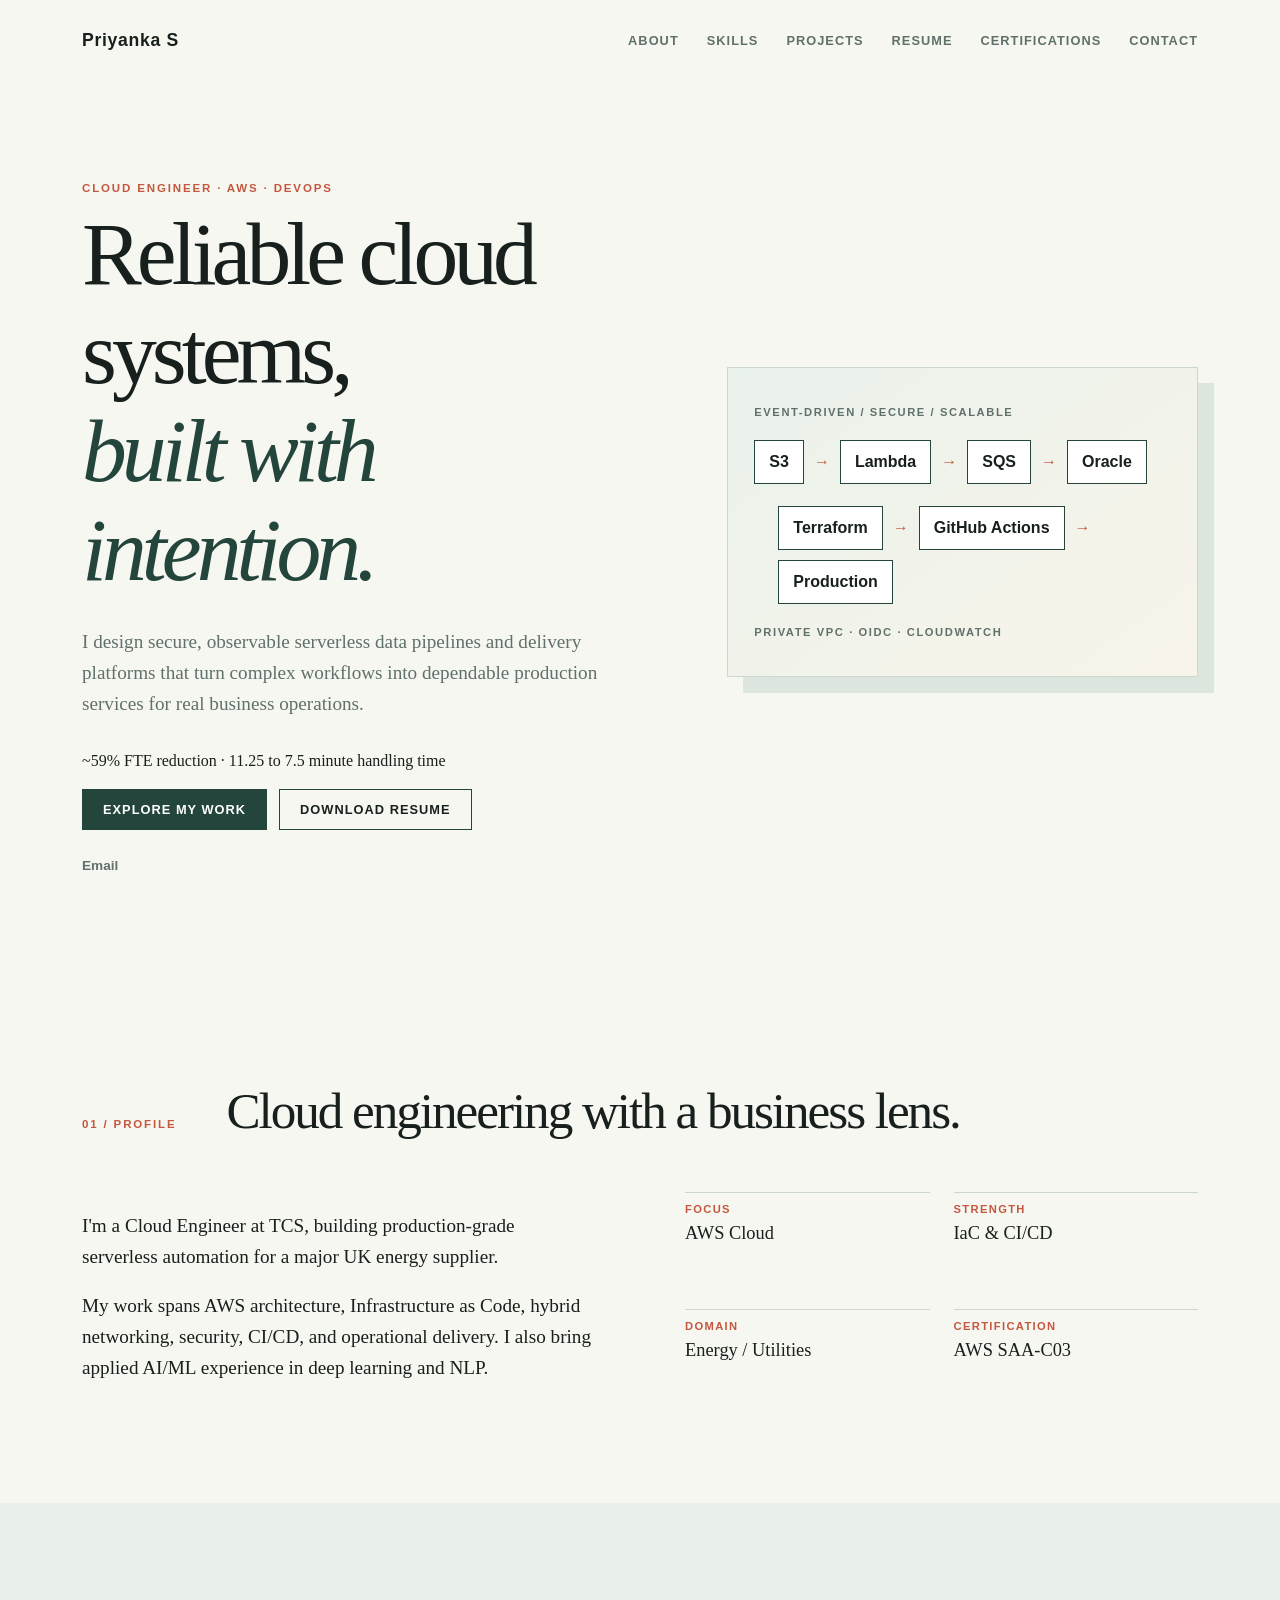
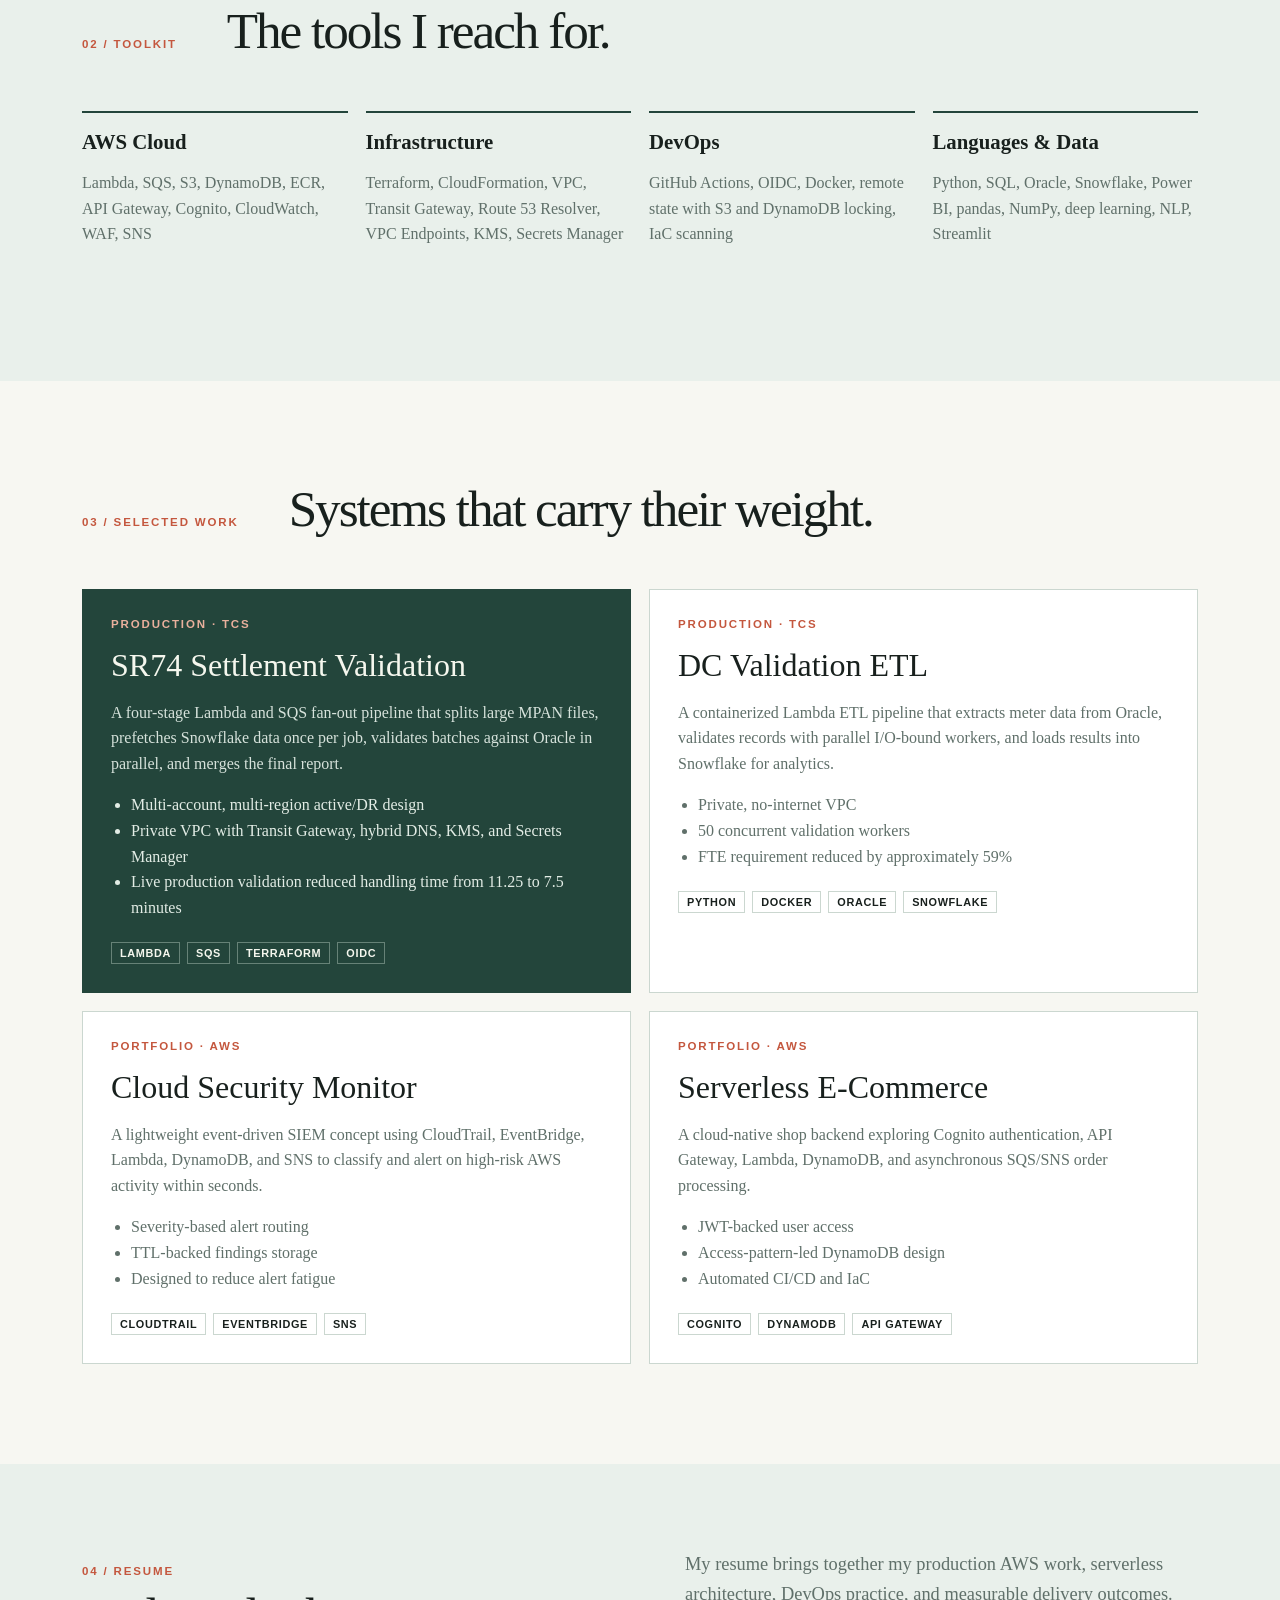
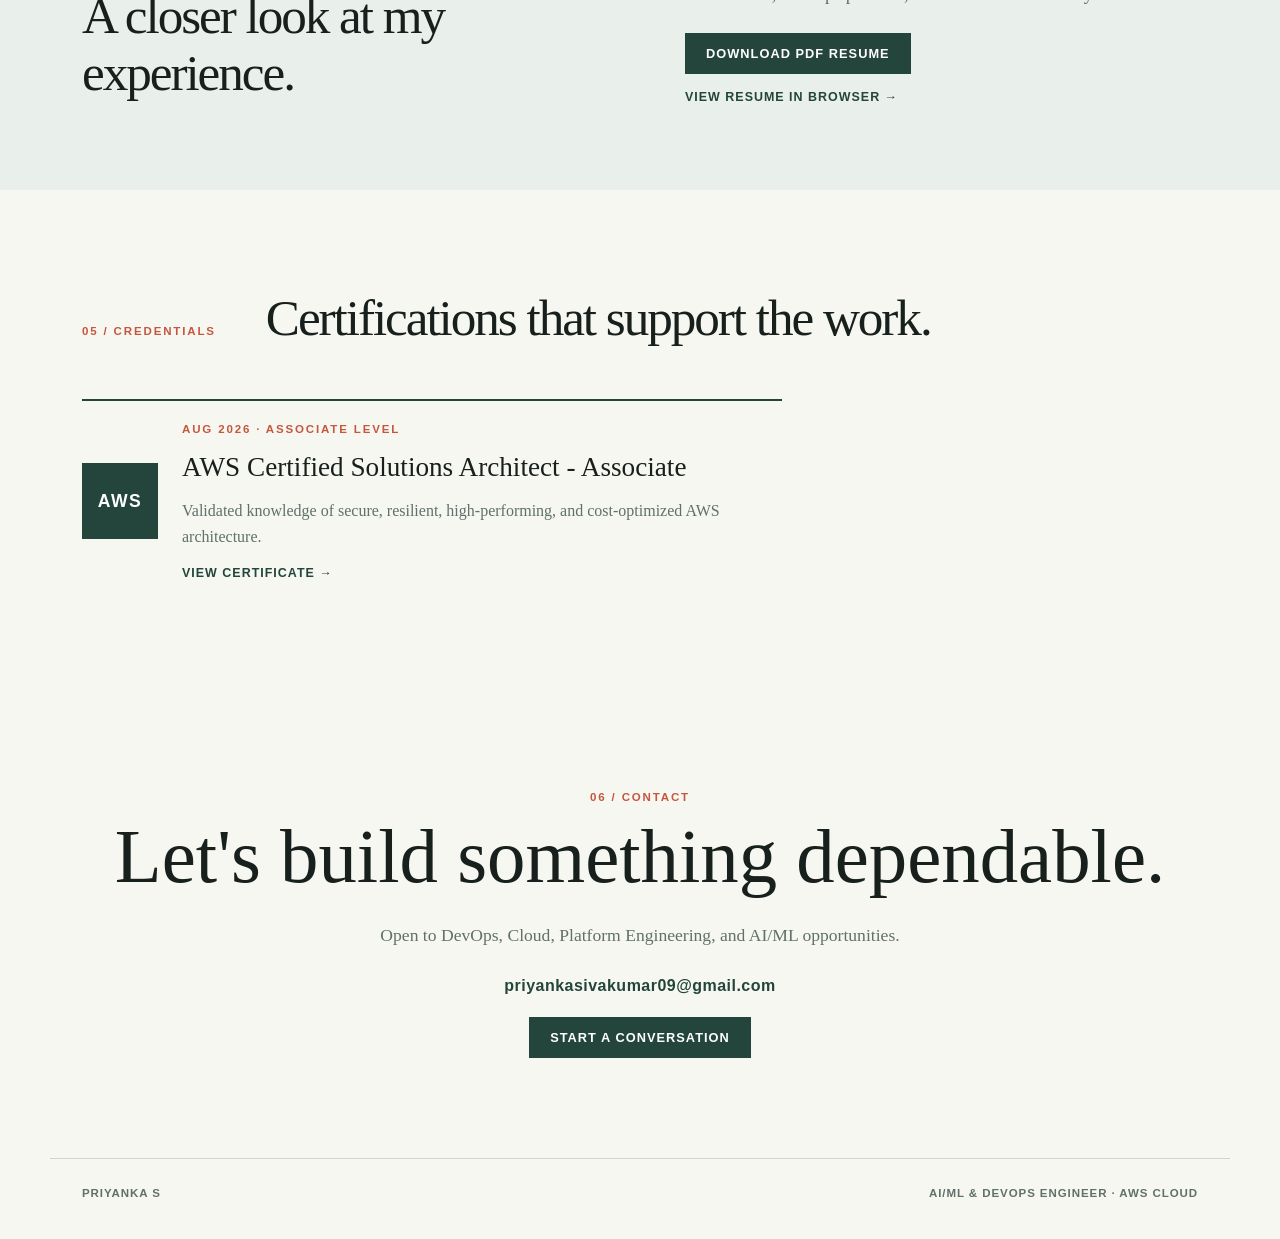
==== index.html @ 89c83b1a "Flatten portfolio root for GitHub Pages" ====
<!DOCTYPE html>
<html lang="en">
<head>
  <meta charset="UTF-8" />
  <meta name="viewport" content="width=device-width, initial-scale=1.0" />
  <meta name="description" content="Priyanka S - Cloud Engineer specializing in AWS, DevOps, serverless automation, and Infrastructure as Code." />
  <title>Priyanka S | Cloud Engineer - AWS & DevOps</title>
  <link rel="stylesheet" href="styles.css" />
</head>
<body>
  <header class="site-header">
    <a class="logo" href="#top">Priyanka S</a>
    <nav aria-label="Primary navigation">
      <a href="#about">About</a>
      <a href="#skills">Skills</a>
      <a href="#projects">Projects</a>
      <a href="#resume">Resume</a>
      <a href="#certifications">Certifications</a>
      <a href="#contact">Contact</a>
    </nav>
  </header>

  <main id="top">
    <section class="hero" aria-labelledby="hero-title">
      <div class="hero-copy">
        <p class="eyebrow">Cloud Engineer · AWS · DevOps</p>
        <h1 id="hero-title">Reliable cloud systems,<br /><span>built with intention.</span></h1>
        <p class="hero-text">I design secure, observable serverless data pipelines and delivery platforms that turn complex workflows into dependable production services for real business operations.</p>
        <p class="hero-achievement">~59% FTE reduction · 11.25 to 7.5 minute handling time</p>
        <div class="hero-actions">
          <a class="button button-primary" href="#projects">Explore my work</a>
          <a class="button button-secondary" href="Priyanka_S_Resume.pdf" download>Download resume</a>
        </div>
        <div class="hero-links"><a href="mailto:priyankasivakumar09@gmail.com">Email</a></div>
      </div>
      <div class="hero-art" aria-label="AWS event-driven architecture overview">
        <div class="art-label">event-driven / secure / scalable</div>
        <div class="flow"><span>S3</span><b>→</b><span>Lambda</span><b>→</b><span>SQS</span><b>→</b><span>Oracle</span></div>
        <div class="flow flow-offset"><span>Terraform</span><b>→</b><span>GitHub Actions</span><b>→</b><span>Production</span></div>
        <div class="art-note">private VPC · OIDC · CloudWatch</div>
      </div>
    </section>

    <section class="section" id="about">
      <div class="section-heading"><p class="eyebrow">01 / PROFILE</p><h2>Cloud engineering with a business lens.</h2></div>
      <div class="about-grid"><div><p>I'm a Cloud Engineer at TCS, building production-grade serverless automation for a major UK energy supplier.</p><p>My work spans AWS architecture, Infrastructure as Code, hybrid networking, security, CI/CD, and operational delivery. I also bring applied AI/ML experience in deep learning and NLP.</p></div><dl class="facts"><div><dt>Focus</dt><dd>AWS Cloud</dd></div><div><dt>Strength</dt><dd>IaC &amp; CI/CD</dd></div><div><dt>Domain</dt><dd>Energy / Utilities</dd></div><div><dt>Certification</dt><dd>AWS SAA-C03</dd></div></dl></div>
    </section>

    <section class="section tinted" id="skills">
      <div class="section-heading"><p class="eyebrow">02 / TOOLKIT</p><h2>The tools I reach for.</h2></div>
      <div class="skill-grid"><article><h3>AWS Cloud</h3><p>Lambda, SQS, S3, DynamoDB, ECR, API Gateway, Cognito, CloudWatch, WAF, SNS</p></article><article><h3>Infrastructure</h3><p>Terraform, CloudFormation, VPC, Transit Gateway, Route 53 Resolver, VPC Endpoints, KMS, Secrets Manager</p></article><article><h3>DevOps</h3><p>GitHub Actions, OIDC, Docker, remote state with S3 and DynamoDB locking, IaC scanning</p></article><article><h3>Languages &amp; Data</h3><p>Python, SQL, Oracle, Snowflake, Power BI, pandas, NumPy, deep learning, NLP, Streamlit</p></article></div>
    </section>

    <section class="section" id="projects">
      <div class="section-heading"><p class="eyebrow">03 / SELECTED WORK</p><h2>Systems that carry their weight.</h2></div>
      <div class="project-grid">
        <article class="project project-featured"><p class="project-type">PRODUCTION · TCS</p><h3>SR74 Settlement Validation</h3><p>A four-stage Lambda and SQS fan-out pipeline that splits large MPAN files, prefetches Snowflake data once per job, validates batches against Oracle in parallel, and merges the final report.</p><ul><li>Multi-account, multi-region active/DR design</li><li>Private VPC with Transit Gateway, hybrid DNS, KMS, and Secrets Manager</li><li>Live production validation reduced handling time from 11.25 to 7.5 minutes</li></ul><div class="tags"><span>Lambda</span><span>SQS</span><span>Terraform</span><span>OIDC</span></div></article>
        <article class="project"><p class="project-type">PRODUCTION · TCS</p><h3>DC Validation ETL</h3><p>A containerized Lambda ETL pipeline that extracts meter data from Oracle, validates records with parallel I/O-bound workers, and loads results into Snowflake for analytics.</p><ul><li>Private, no-internet VPC</li><li>50 concurrent validation workers</li><li>FTE requirement reduced by approximately 59%</li></ul><div class="tags"><span>Python</span><span>Docker</span><span>Oracle</span><span>Snowflake</span></div></article>
        <article class="project"><p class="project-type">PORTFOLIO · AWS</p><h3>Cloud Security Monitor</h3><p>A lightweight event-driven SIEM concept using CloudTrail, EventBridge, Lambda, DynamoDB, and SNS to classify and alert on high-risk AWS activity within seconds.</p><ul><li>Severity-based alert routing</li><li>TTL-backed findings storage</li><li>Designed to reduce alert fatigue</li></ul><div class="tags"><span>CloudTrail</span><span>EventBridge</span><span>SNS</span></div></article>
        <article class="project"><p class="project-type">PORTFOLIO · AWS</p><h3>Serverless E-Commerce</h3><p>A cloud-native shop backend exploring Cognito authentication, API Gateway, Lambda, DynamoDB, and asynchronous SQS/SNS order processing.</p><ul><li>JWT-backed user access</li><li>Access-pattern-led DynamoDB design</li><li>Automated CI/CD and IaC</li></ul><div class="tags"><span>Cognito</span><span>DynamoDB</span><span>API Gateway</span></div></article>
      </div>
    </section>

    <section class="section tinted resume-section" id="resume">
      <div class="resume-grid">
        <div class="section-heading"><p class="eyebrow">04 / RESUME</p><h2>A closer look at my experience.</h2></div>
        <div class="resume-copy"><p>My resume brings together my production AWS work, serverless architecture, DevOps practice, and measurable delivery outcomes.</p><a class="button button-primary" href="Priyanka_S_Resume.pdf" download>Download PDF resume</a><a class="text-link" href="../index.html">View resume in browser →</a></div>
      </div>
    </section>

    <section class="section" id="certifications">
      <div class="section-heading"><p class="eyebrow">05 / CREDENTIALS</p><h2>Certifications that support the work.</h2></div>
      <div class="credential"><div class="credential-mark">AWS</div><div><p class="project-type">AUG 2026 · ASSOCIATE LEVEL</p><h3>AWS Certified Solutions Architect - Associate</h3><p>Validated knowledge of secure, resilient, high-performing, and cost-optimized AWS architecture.</p><a class="text-link" href="AWS%20Certified%20Solutions%20Architect%20-%20Associate%20certificate.pdf" target="_blank" rel="noopener">View certificate →</a></div></div>
    </section>

    <section class="section contact" id="contact"><p class="eyebrow">06 / CONTACT</p><h2>Let's build something dependable.</h2><p>Open to DevOps, Cloud, Platform Engineering, and AI/ML opportunities.</p><a class="contact-email" href="mailto:priyankasivakumar09@gmail.com">priyankasivakumar09@gmail.com</a><a class="button button-primary" href="mailto:priyankasivakumar09@gmail.com">Start a conversation</a></section>
  </main>
  <footer><span>Priyanka S</span><span>AI/ML &amp; DevOps Engineer · AWS Cloud</span></footer>
  <script src="script.js"></script>
</body>
</html>
---- styles.css ----
:root{--ink:#18201d;--muted:#60706a;--paper:#f7f7f2;--panel:#e9f0eb;--accent:#c4573e;--line:#cbd7d0;--deep:#23453b}*{box-sizing:border-box}html{scroll-behavior:smooth}body{margin:0;background:var(--paper);color:var(--ink);font-family:Georgia,'Times New Roman',serif;line-height:1.6}a{color:inherit;text-decoration:none}.site-header{display:flex;justify-content:space-between;align-items:center;max-width:1180px;margin:auto;padding:26px 32px}.logo{font-family:Arial,sans-serif;font-size:1.1rem;font-weight:800;letter-spacing:.04em}.site-header nav{display:flex;gap:28px;font:600 .8rem Arial,sans-serif;letter-spacing:.08em;text-transform:uppercase;color:var(--muted)}.site-header nav a:hover{color:var(--accent)}.hero{max-width:1180px;margin:auto;min-height:650px;padding:90px 32px 110px;display:grid;grid-template-columns:1.1fr .9fr;gap:70px;align-items:center}.eyebrow,.project-type{font:700 .72rem Arial,sans-serif;letter-spacing:.16em;text-transform:uppercase;color:var(--accent)}h1,h2,h3{margin:0;line-height:1.1}h1{font-size:clamp(3.2rem,7vw,6.8rem);font-weight:500;letter-spacing:-.055em}h1 span{color:var(--deep);font-style:italic}.hero-text{max-width:590px;margin:28px 0;font-size:1.2rem;color:var(--muted)}.hero-actions{display:flex;gap:12px;flex-wrap:wrap}.button{display:inline-block;padding:12px 20px;border:1px solid var(--deep);font:700 .8rem Arial,sans-serif;letter-spacing:.08em;text-transform:uppercase}.button-primary{background:var(--deep);color:#fff}.button-primary:hover{background:var(--accent);border-color:var(--accent)}.button-secondary:hover{background:var(--panel)}.hero-links{display:flex;gap:12px;margin-top:28px;font:600 .85rem Arial,sans-serif;color:var(--muted)}.hero-links a:hover{color:var(--accent)}.hero-art{border:1px solid var(--line);padding:26px;background:linear-gradient(145deg,#eaf2ec,#f8f4e9);min-height:310px;display:flex;flex-direction:column;justify-content:center;gap:22px;box-shadow:16px 16px 0 #dce6df}.art-label,.art-note{font:700 .7rem Arial,sans-serif;letter-spacing:.14em;text-transform:uppercase;color:var(--muted)}.flow{display:flex;align-items:center;gap:10px;flex-wrap:wrap;font:700 1rem Arial,sans-serif}.flow span{padding:12px 14px;border:1px solid var(--deep);background:#fff}.flow b{color:var(--accent)}.flow-offset{margin-left:24px}.section{max-width:1180px;margin:auto;padding:100px 32px}.tinted{max-width:none;padding-left:max(32px,calc((100% - 1116px)/2));padding-right:max(32px,calc((100% - 1116px)/2));background:var(--panel)}.section-heading{display:flex;align-items:baseline;gap:50px;margin-bottom:50px}.section-heading h2{font-size:clamp(2rem,4vw,3.8rem);font-weight:500;letter-spacing:-.04em}.about-grid{display:grid;grid-template-columns:1fr 1fr;gap:90px;font-size:1.2rem}.about-grid p{max-width:650px}.facts{display:grid;grid-template-columns:1fr 1fr;gap:24px;margin:0}.facts div{border-top:1px solid var(--line);padding-top:10px}.facts dt{font:700 .7rem Arial,sans-serif;letter-spacing:.12em;text-transform:uppercase;color:var(--accent)}.facts dd{margin:4px 0;font-size:1.15rem}.skill-grid{display:grid;grid-template-columns:repeat(4,1fr);gap:18px}.skill-grid article{border-top:2px solid var(--deep);padding:18px 0}.skill-grid h3{font-size:1.3rem}.skill-grid p{color:var(--muted)}.project-grid{display:grid;grid-template-columns:repeat(2,1fr);gap:18px}.project{border:1px solid var(--line);padding:28px;background:#fff}.project-featured{background:var(--deep);color:#f5f7ee;border-color:var(--deep)}.project-type{margin:0 0 18px}.project-featured .project-type{color:#e9b09d}.project h3{font-size:2rem;font-weight:500}.project p:not(.project-type){color:var(--muted)}.project-featured p:not(.project-type){color:#d6e2db}.project ul{padding-left:20px;color:var(--muted)}.project-featured ul{color:#e2ece5}.tags{display:flex;gap:7px;flex-wrap:wrap;margin-top:22px}.tags span{border:1px solid var(--line);padding:4px 8px;font:700 .68rem Arial,sans-serif;letter-spacing:.06em;text-transform:uppercase}.project-featured .tags span{border-color:#668277}.resume-section{padding-top:86px;padding-bottom:86px}.resume-grid{max-width:1180px;margin:auto;display:grid;grid-template-columns:1fr 1fr;gap:90px;align-items:center}.resume-grid .section-heading{display:block;margin:0}.resume-grid .section-heading h2{margin-top:10px}.resume-copy{max-width:500px}.resume-copy p{font-size:1.15rem;color:var(--muted);margin:0 0 24px}.text-link{display:block;margin-top:16px;font:700 .78rem Arial,sans-serif;letter-spacing:.08em;text-transform:uppercase;color:var(--deep)}.text-link:hover{color:var(--accent)}.credential{display:flex;align-items:center;gap:24px;max-width:700px;border-top:2px solid var(--deep);padding-top:22px}.credential-mark{display:grid;place-items:center;width:76px;height:76px;flex:none;background:var(--deep);color:#fff;font:800 1.1rem Arial,sans-serif;letter-spacing:.08em}.credential h3{font-size:1.7rem;font-weight:500}.credential p:not(.project-type){color:var(--muted);margin-bottom:0}.contact{text-align:center}.contact h2{font-size:clamp(2.5rem,6vw,5rem);font-weight:500}.contact p:not(.eyebrow){color:var(--muted);font-size:1.1rem;margin:22px auto 28px}.contact-email{display:block;margin:0 auto 22px;color:var(--deep);font:700 1rem Arial,sans-serif;letter-spacing:.03em}.contact-email:hover{color:var(--accent)}footer{display:flex;justify-content:space-between;max-width:1180px;margin:auto;padding:28px 32px 40px;border-top:1px solid var(--line);font:700 .72rem Arial,sans-serif;letter-spacing:.08em;text-transform:uppercase;color:var(--muted)}@media(max-width:800px){.site-header{padding:20px}.site-header nav{gap:12px;font-size:.65rem}.hero{grid-template-columns:1fr;padding:55px 20px 80px;gap:45px}.hero-art{box-shadow:8px 8px 0 #dce6df}.section{padding:70px 20px}.tinted{padding-left:20px;padding-right:20px}.section-heading{display:block;margin-bottom:32px}.section-heading h2{margin-top:10px}.about-grid,.skill-grid,.project-grid,.resume-grid{grid-template-columns:1fr;gap:30px}.project h3{font-size:1.8rem}.credential{align-items:flex-start}.credential h3{font-size:1.45rem}footer{padding:24px 20px;display:block}footer span{display:block;margin:6px 0}}
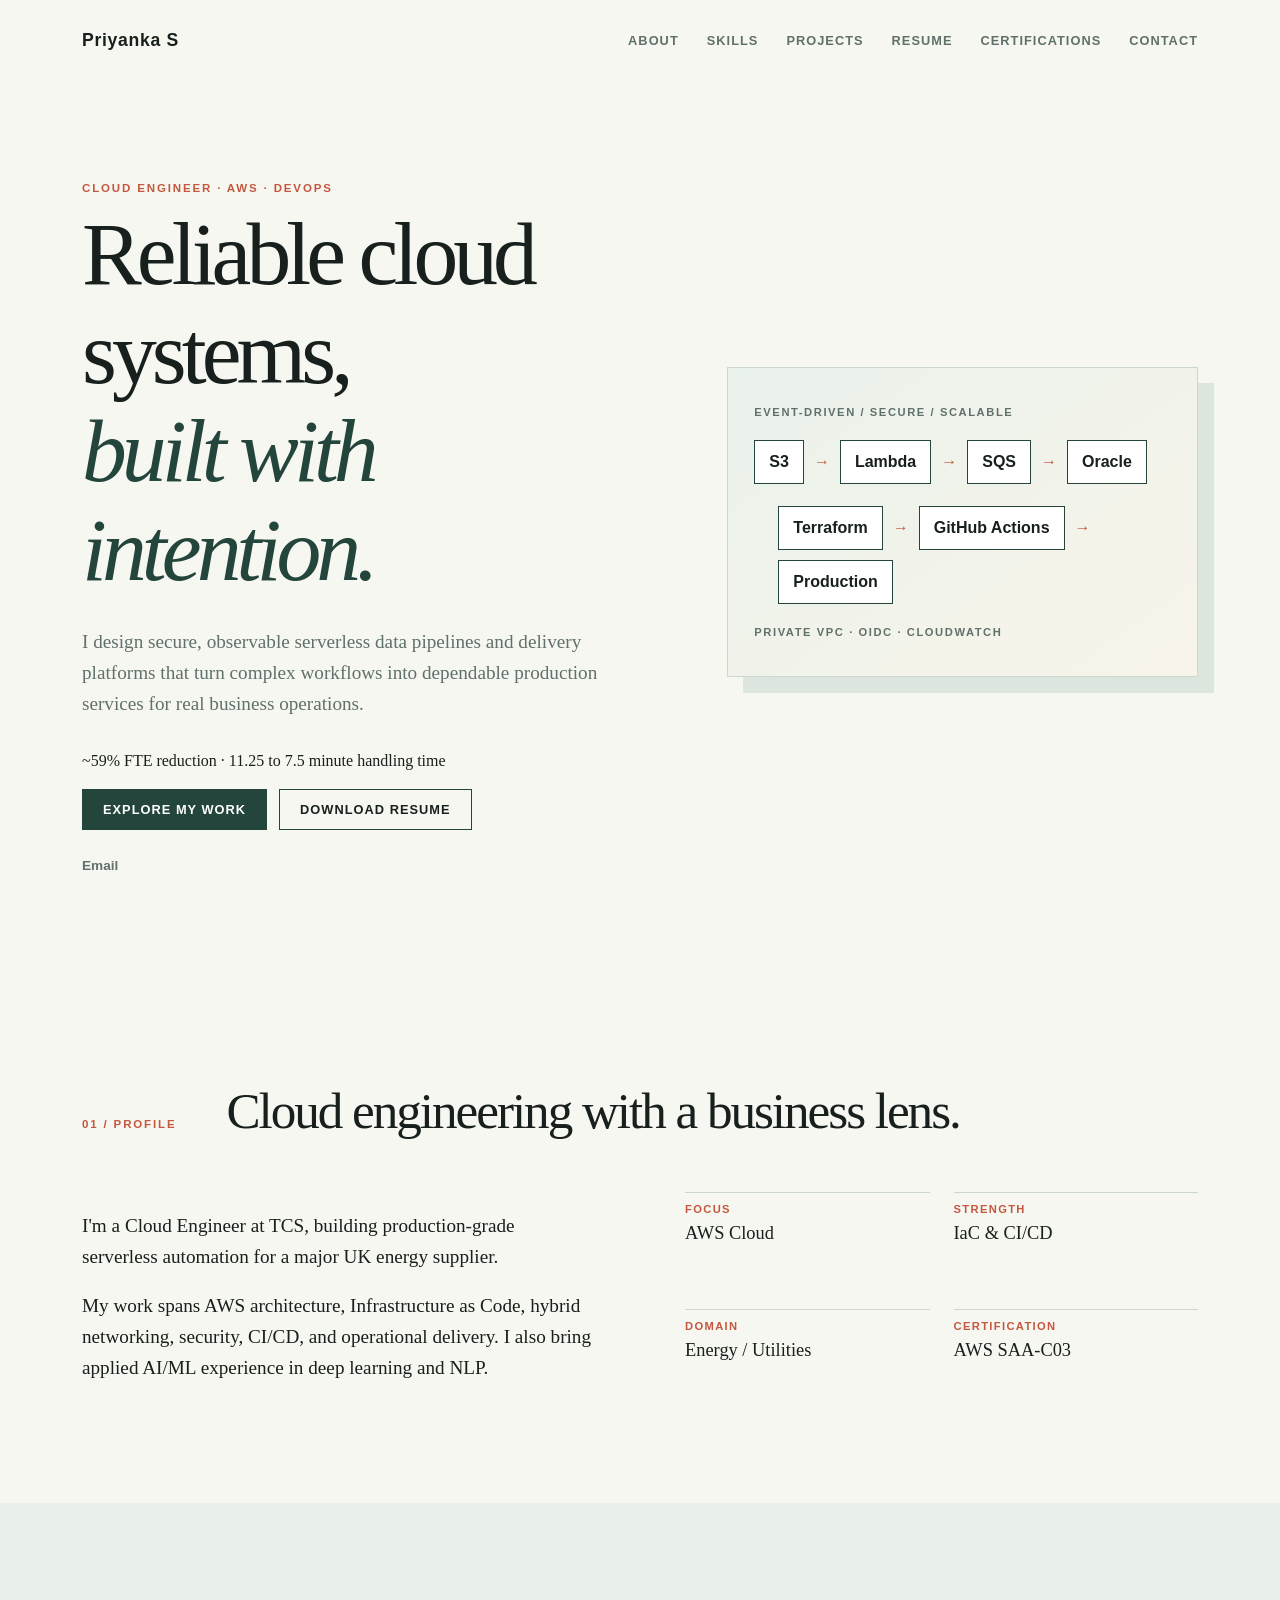
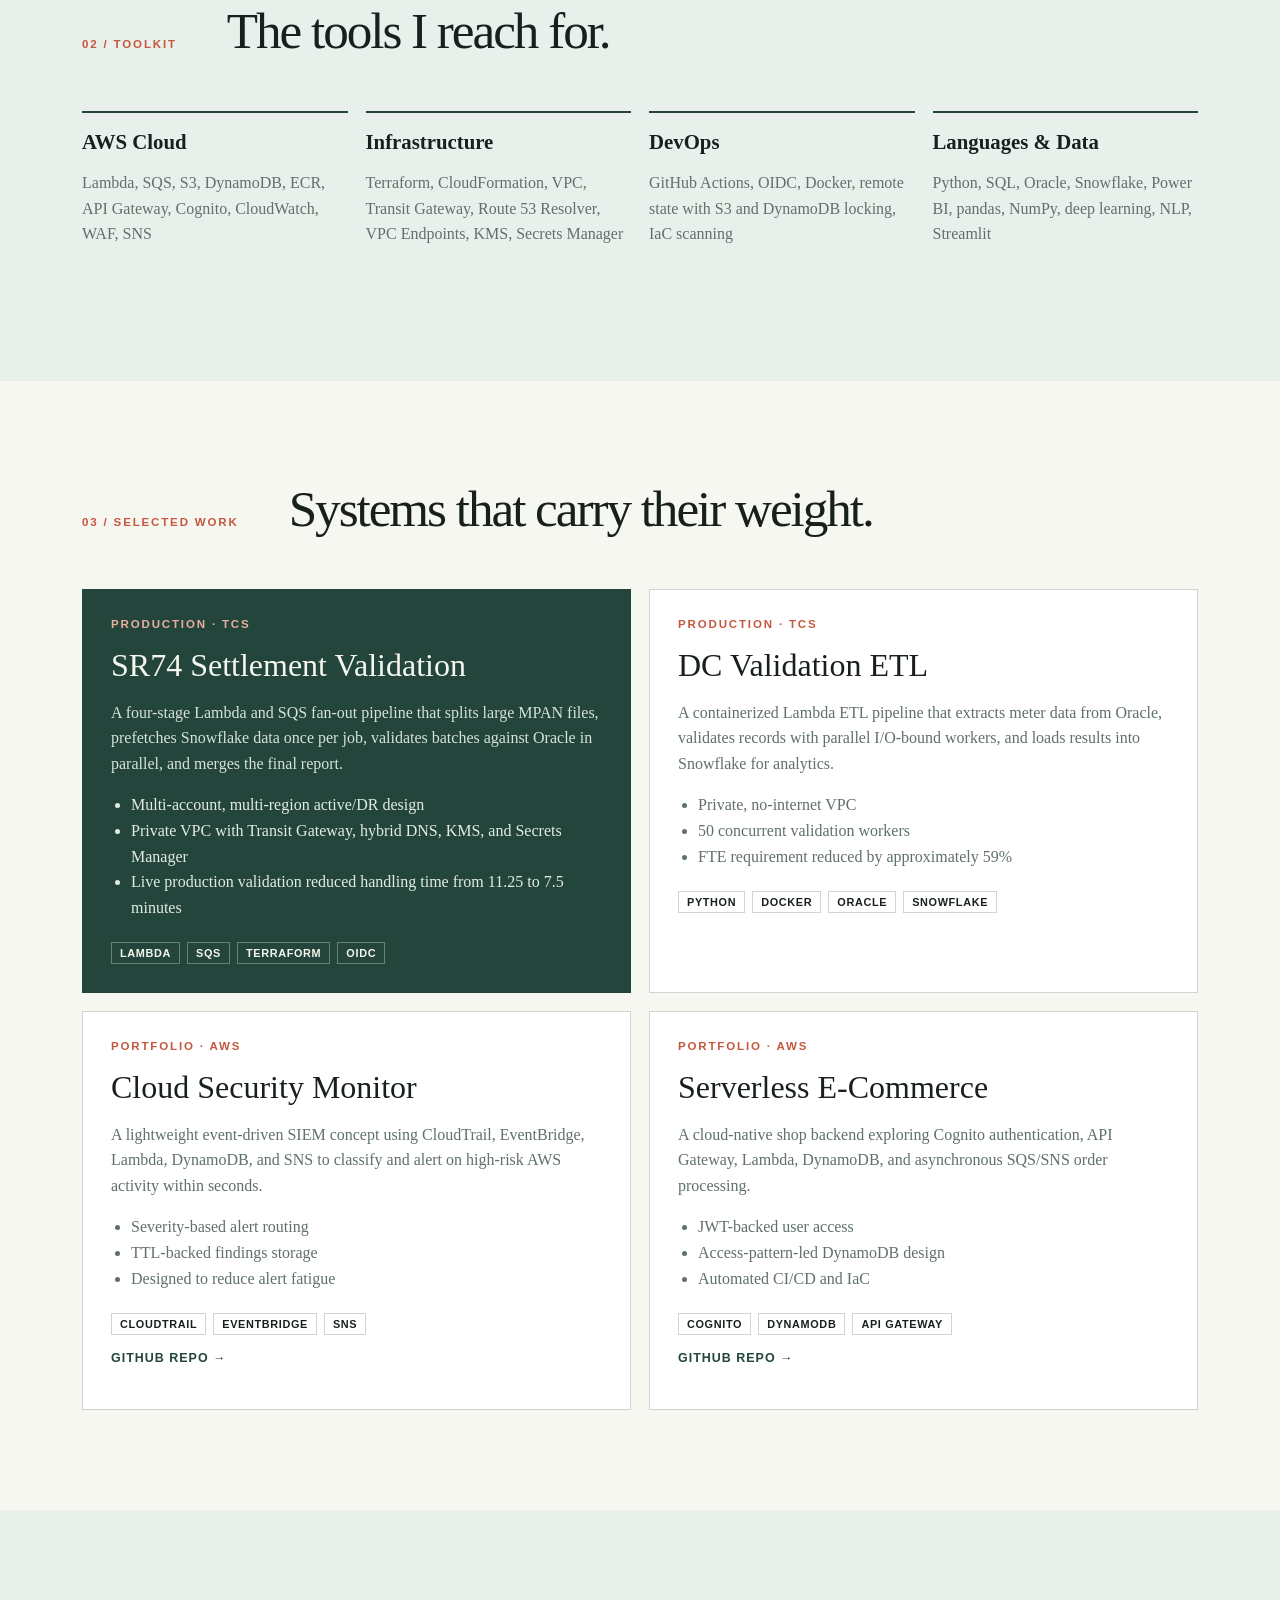
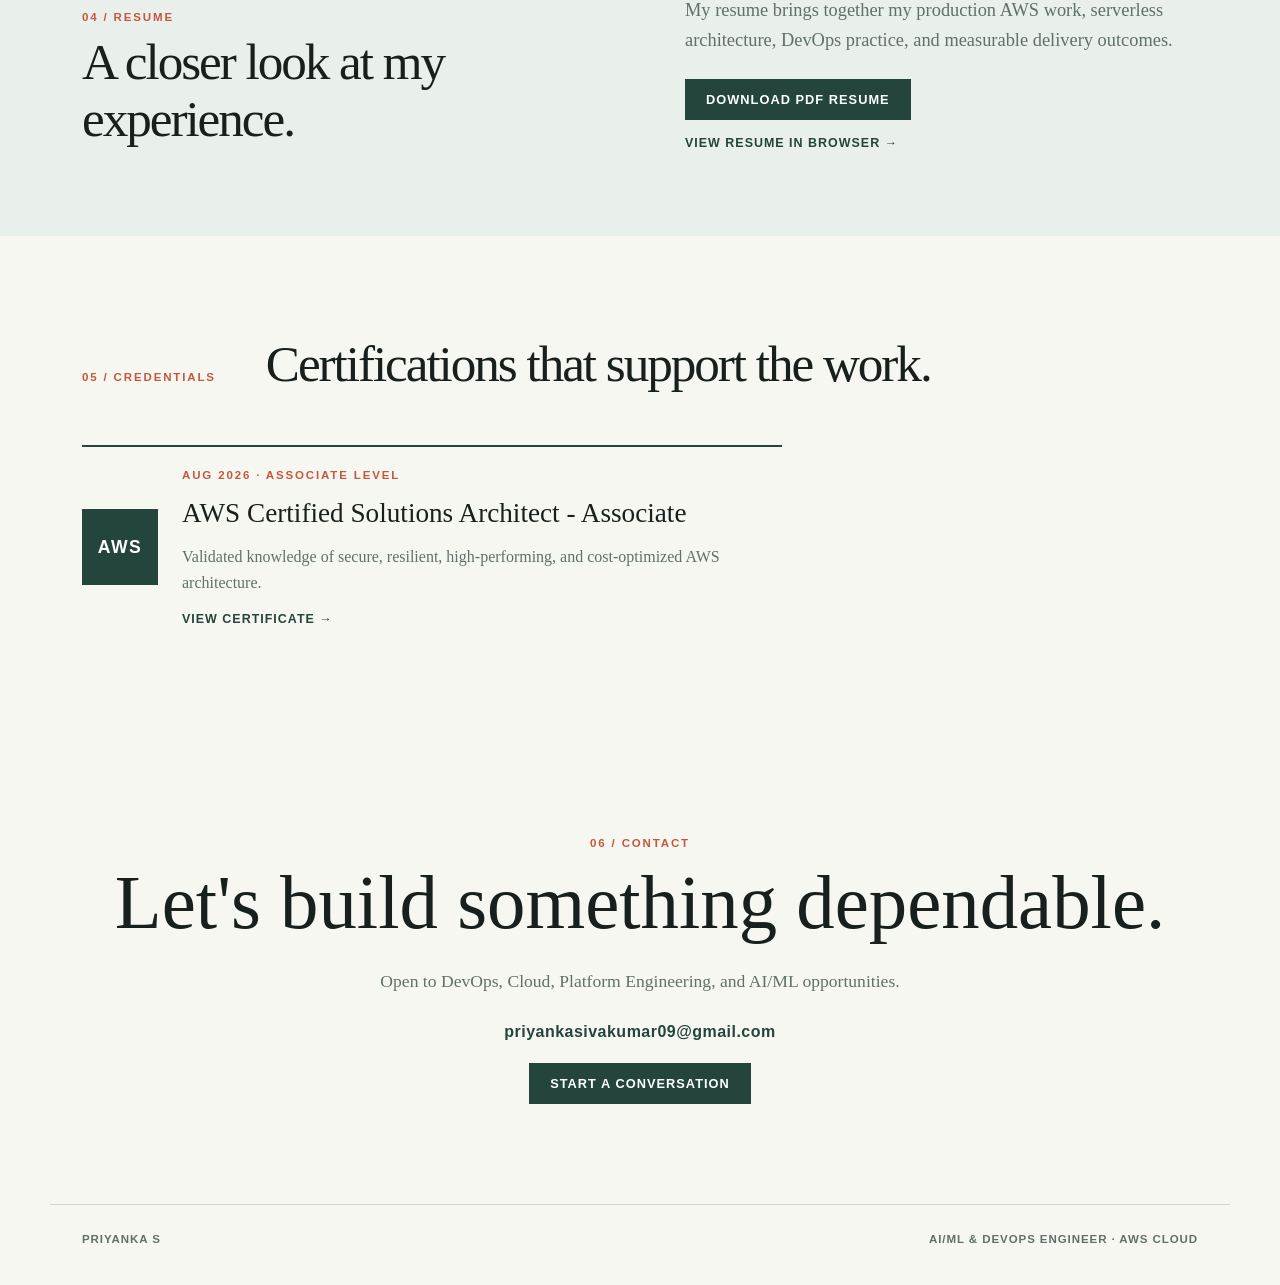
==== commit f2f445cb: "Add public project links to portfolio" ====
--- a/index.html
+++ b/index.html
@@ -29,7 +29,7 @@
         <p class="hero-achievement">~59% FTE reduction · 11.25 to 7.5 minute handling time</p>
         <div class="hero-actions">
           <a class="button button-primary" href="#projects">Explore my work</a>
-          <a class="button button-secondary" href="Priyanka_S_Resume.pdf" download>Download resume</a>
+          <a class="button button-secondary" href="https://priyanka2002sept-pixel.github.io/Portfolio/Priyanka_S_Resume.pdf" download>Download resume</a>
         </div>
         <div class="hero-links"><a href="mailto:priyankasivakumar09@gmail.com">Email</a></div>
       </div>
@@ -56,15 +56,15 @@
       <div class="project-grid">
         <article class="project project-featured"><p class="project-type">PRODUCTION · TCS</p><h3>SR74 Settlement Validation</h3><p>A four-stage Lambda and SQS fan-out pipeline that splits large MPAN files, prefetches Snowflake data once per job, validates batches against Oracle in parallel, and merges the final report.</p><ul><li>Multi-account, multi-region active/DR design</li><li>Private VPC with Transit Gateway, hybrid DNS, KMS, and Secrets Manager</li><li>Live production validation reduced handling time from 11.25 to 7.5 minutes</li></ul><div class="tags"><span>Lambda</span><span>SQS</span><span>Terraform</span><span>OIDC</span></div></article>
         <article class="project"><p class="project-type">PRODUCTION · TCS</p><h3>DC Validation ETL</h3><p>A containerized Lambda ETL pipeline that extracts meter data from Oracle, validates records with parallel I/O-bound workers, and loads results into Snowflake for analytics.</p><ul><li>Private, no-internet VPC</li><li>50 concurrent validation workers</li><li>FTE requirement reduced by approximately 59%</li></ul><div class="tags"><span>Python</span><span>Docker</span><span>Oracle</span><span>Snowflake</span></div></article>
-        <article class="project"><p class="project-type">PORTFOLIO · AWS</p><h3>Cloud Security Monitor</h3><p>A lightweight event-driven SIEM concept using CloudTrail, EventBridge, Lambda, DynamoDB, and SNS to classify and alert on high-risk AWS activity within seconds.</p><ul><li>Severity-based alert routing</li><li>TTL-backed findings storage</li><li>Designed to reduce alert fatigue</li></ul><div class="tags"><span>CloudTrail</span><span>EventBridge</span><span>SNS</span></div></article>
-        <article class="project"><p class="project-type">PORTFOLIO · AWS</p><h3>Serverless E-Commerce</h3><p>A cloud-native shop backend exploring Cognito authentication, API Gateway, Lambda, DynamoDB, and asynchronous SQS/SNS order processing.</p><ul><li>JWT-backed user access</li><li>Access-pattern-led DynamoDB design</li><li>Automated CI/CD and IaC</li></ul><div class="tags"><span>Cognito</span><span>DynamoDB</span><span>API Gateway</span></div></article>
+        <article class="project"><p class="project-type">PORTFOLIO · AWS</p><h3>Cloud Security Monitor</h3><p>A lightweight event-driven SIEM concept using CloudTrail, EventBridge, Lambda, DynamoDB, and SNS to classify and alert on high-risk AWS activity within seconds.</p><ul><li>Severity-based alert routing</li><li>TTL-backed findings storage</li><li>Designed to reduce alert fatigue</li></ul><div class="tags"><span>CloudTrail</span><span>EventBridge</span><span>SNS</span></div><p><a class="text-link" href="https://github.com/priyanka2002sept-pixel/Security_Monitor" target="_blank" rel="noopener">GitHub repo →</a></p></article>
+        <article class="project"><p class="project-type">PORTFOLIO · AWS</p><h3>Serverless E-Commerce</h3><p>A cloud-native shop backend exploring Cognito authentication, API Gateway, Lambda, DynamoDB, and asynchronous SQS/SNS order processing.</p><ul><li>JWT-backed user access</li><li>Access-pattern-led DynamoDB design</li><li>Automated CI/CD and IaC</li></ul><div class="tags"><span>Cognito</span><span>DynamoDB</span><span>API Gateway</span></div><p><a class="text-link" href="https://github.com/priyanka2002sept-pixel/AWS_Ecommerce_Platform" target="_blank" rel="noopener">GitHub repo →</a></p></article>
       </div>
     </section>
 
     <section class="section tinted resume-section" id="resume">
       <div class="resume-grid">
         <div class="section-heading"><p class="eyebrow">04 / RESUME</p><h2>A closer look at my experience.</h2></div>
-        <div class="resume-copy"><p>My resume brings together my production AWS work, serverless architecture, DevOps practice, and measurable delivery outcomes.</p><a class="button button-primary" href="Priyanka_S_Resume.pdf" download>Download PDF resume</a><a class="text-link" href="../index.html">View resume in browser →</a></div>
+        <div class="resume-copy"><p>My resume brings together my production AWS work, serverless architecture, DevOps practice, and measurable delivery outcomes.</p><a class="button button-primary" href="https://priyanka2002sept-pixel.github.io/Portfolio/Priyanka_S_Resume.pdf" download>Download PDF resume</a><a class="text-link" href="https://priyanka2002sept-pixel.github.io/Portfolio/Priyanka_S_Resume.pdf" target="_blank" rel="noopener">View resume in browser →</a></div>
       </div>
     </section>
 
